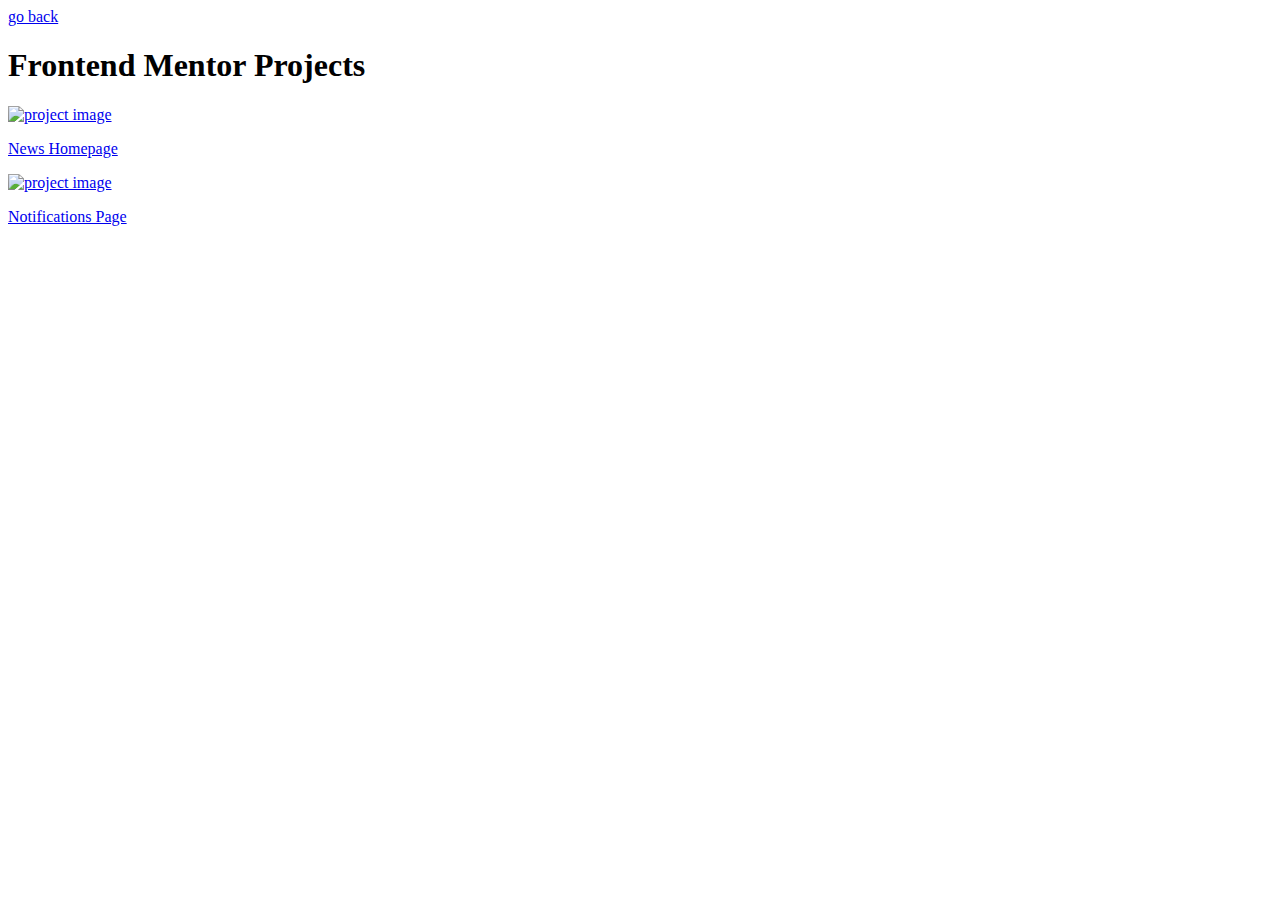
==== index.html @ 2b8caadc "adding html and css files" ====
<!DOCTYPE html>
<html lang="en">
<head>
    <meta charset="UTF-8">
    <meta http-equiv="X-UA-Compatible" content="IE=edge">
    <meta name="viewport" content="width=device-width, initial-scale=1.0">
    <title>Frontend Mentor Projects</title>
    <link rel="stylesheet" href="styles.css">
</head>
<body>
    <header>
        <a href="https://xiomaracanizales.github.io/portfolio/">go back</a>
        <h1>Frontend Mentor Projects</h1>
    </header>
    
    <main>
        <div class="box-container">
            <div class="box">
                <a href="https://xiomaracanizales.github.io/frontend-mentor-projects/news-homepage-main/docs/index.html" target="_blank">
                    <img src="images/news-homepage.png" alt="project image" >
                    <p>News Homepage</p>
                </a>
            </div>

            <div class="box">
                <a href="https://xiomaracanizales.github.io/frontend-mentor-projects/notifications-page/docs/index.html" target="_blank">
                    <img src="images/notifications-page.png" alt="project image">
                    <p>Notifications Page</p>
                </a>
            </div>

            <!-- box overlap ~future me issue -->

            <!-- <div class="box">
                    <a href="https://codepen.io/XiomaraCanizales/pen/VwvGxVz" target="_blank">
                        <img src="https://lh5.googleusercontent.com/NiSl1BOUh07QBKbtAwD8kTS5P6P2zIJRtjbA6Gx_fj-efk_tfo2dyJQ1B2KRwl0KrSU=w2400" alt="Tribute Page">
                        <p class="project-tile">Tribute Page</p>
                    </a>
                </div>
                <div class="box">
                    <a href="https://codepen.io/XiomaraCanizales/pen/oNbqmwW" target="_blank">
                        <img src="https://lh5.googleusercontent.com/LTAAXowe5sXkEtILRM9oHb-_dvegjXfSuQTGXnsl_34Asp_KZDfkpLSGu1bNyM0C4Gw=w2400" alt="Survey Form">
                        <p class="project-tile">Survey Form</p>
                    </a>
                </div>
                <div class="box">
                    <a href="https://codepen.io/XiomaraCanizales/pen/qBMNdPj" target="_blank">
                        <img src="https://lh6.googleusercontent.com/NsOeXA2s9eQvzXW_wOxtq9fCAGpbV7F47xWHSD-v9W06TBiaQJzDQVgBfm33D1Xkqws=w2400" alt="Techinal Documentation">
                        <p class="project-tile">Techinal Documentation</p>
                    </a>
                </div>
                <div class="box">
                    <a href="https://codepen.io/XiomaraCanizales/full/JjaKdKb" target="_blank"> 
                        <img src="https://lh5.googleusercontent.com/GREFcHWCCJ_bhUDh5ZNa3ErzPZz7PYYa1SsPhAmPJFdSlhRDbx-rLaVcLYsWniB-TQM=w2400" alt="Product Landing">
                        <p class="project-tile">Product Landing</p>
                    </a>
                </div> -->

    </main>
</body>
</html>
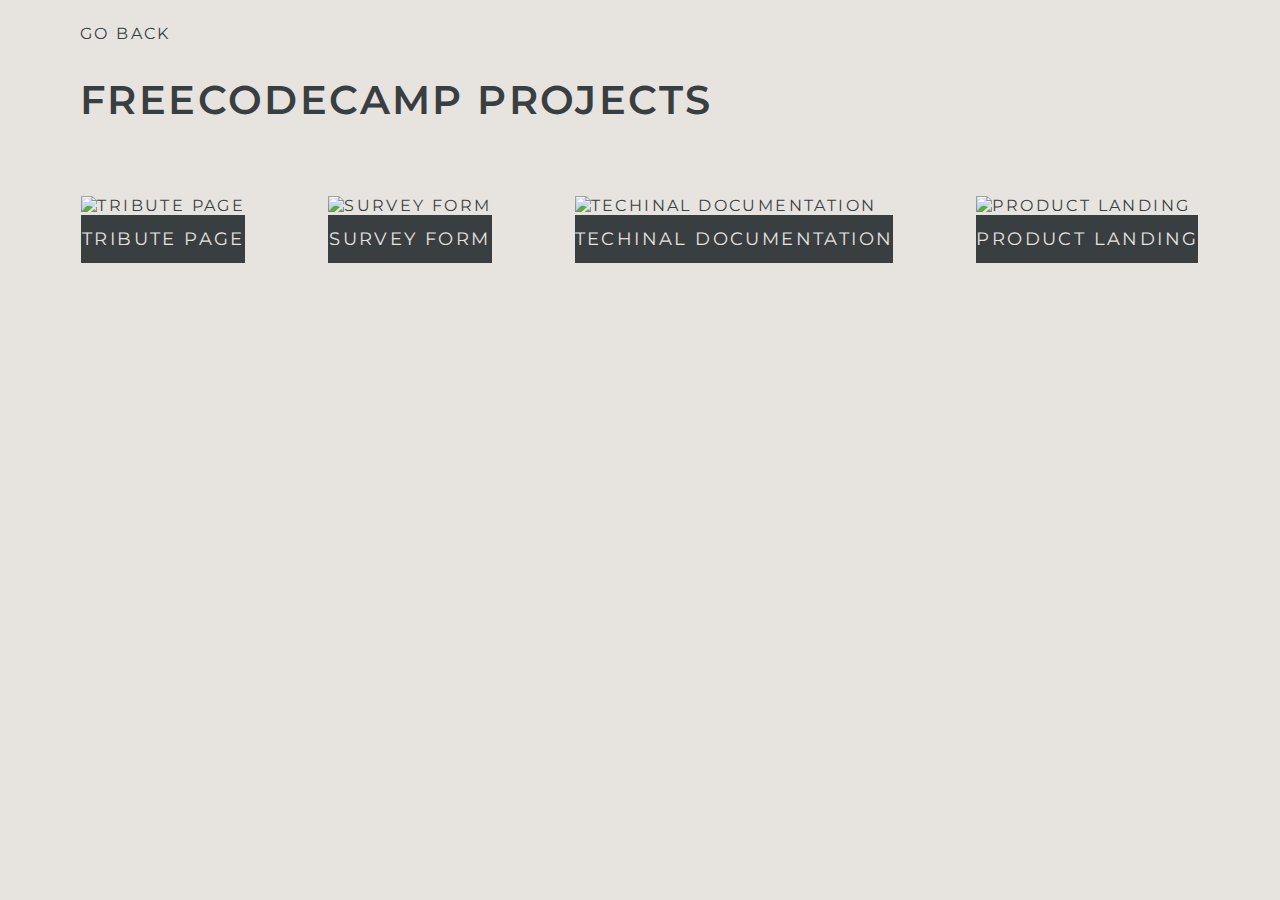
==== commit c5137f9a: "adding html and css files" ====
--- a/index.html
+++ b/index.html
@@ -4,57 +4,41 @@
     <meta charset="UTF-8">
     <meta http-equiv="X-UA-Compatible" content="IE=edge">
     <meta name="viewport" content="width=device-width, initial-scale=1.0">
-    <title>Frontend Mentor Projects</title>
+    <title>FreeCodeCamp Projects</title>
     <link rel="stylesheet" href="styles.css">
 </head>
 <body>
     <header>
         <a href="https://xiomaracanizales.github.io/portfolio/">go back</a>
-        <h1>Frontend Mentor Projects</h1>
+        <h1>FreeCodeCamp Projects</h1>
     </header>
     
     <main>
         <div class="box-container">
             <div class="box">
-                <a href="https://xiomaracanizales.github.io/frontend-mentor-projects/news-homepage-main/docs/index.html" target="_blank">
-                    <img src="images/news-homepage.png" alt="project image" >
-                    <p>News Homepage</p>
+                <a href="https://codepen.io/XiomaraCanizales/pen/VwvGxVz" target="_blank">
+                    <img src="https://lh5.googleusercontent.com/NiSl1BOUh07QBKbtAwD8kTS5P6P2zIJRtjbA6Gx_fj-efk_tfo2dyJQ1B2KRwl0KrSU=w2400" alt="Tribute Page">
+                    <p class="project-tile">Tribute Page</p>
                 </a>
             </div>
-
             <div class="box">
-                <a href="https://xiomaracanizales.github.io/frontend-mentor-projects/notifications-page/docs/index.html" target="_blank">
-                    <img src="images/notifications-page.png" alt="project image">
-                    <p>Notifications Page</p>
+                <a href="https://codepen.io/XiomaraCanizales/pen/oNbqmwW" target="_blank">
+                    <img src="https://lh5.googleusercontent.com/LTAAXowe5sXkEtILRM9oHb-_dvegjXfSuQTGXnsl_34Asp_KZDfkpLSGu1bNyM0C4Gw=w2400" alt="Survey Form">
+                    <p class="project-tile">Survey Form</p>
                 </a>
             </div>
-
-            <!-- box overlap ~future me issue -->
-
-            <!-- <div class="box">
-                    <a href="https://codepen.io/XiomaraCanizales/pen/VwvGxVz" target="_blank">
-                        <img src="https://lh5.googleusercontent.com/NiSl1BOUh07QBKbtAwD8kTS5P6P2zIJRtjbA6Gx_fj-efk_tfo2dyJQ1B2KRwl0KrSU=w2400" alt="Tribute Page">
-                        <p class="project-tile">Tribute Page</p>
-                    </a>
-                </div>
-                <div class="box">
-                    <a href="https://codepen.io/XiomaraCanizales/pen/oNbqmwW" target="_blank">
-                        <img src="https://lh5.googleusercontent.com/LTAAXowe5sXkEtILRM9oHb-_dvegjXfSuQTGXnsl_34Asp_KZDfkpLSGu1bNyM0C4Gw=w2400" alt="Survey Form">
-                        <p class="project-tile">Survey Form</p>
-                    </a>
-                </div>
-                <div class="box">
-                    <a href="https://codepen.io/XiomaraCanizales/pen/qBMNdPj" target="_blank">
-                        <img src="https://lh6.googleusercontent.com/NsOeXA2s9eQvzXW_wOxtq9fCAGpbV7F47xWHSD-v9W06TBiaQJzDQVgBfm33D1Xkqws=w2400" alt="Techinal Documentation">
-                        <p class="project-tile">Techinal Documentation</p>
-                    </a>
-                </div>
-                <div class="box">
-                    <a href="https://codepen.io/XiomaraCanizales/full/JjaKdKb" target="_blank"> 
-                        <img src="https://lh5.googleusercontent.com/GREFcHWCCJ_bhUDh5ZNa3ErzPZz7PYYa1SsPhAmPJFdSlhRDbx-rLaVcLYsWniB-TQM=w2400" alt="Product Landing">
-                        <p class="project-tile">Product Landing</p>
-                    </a>
-                </div> -->
+            <div class="box">
+                <a href="https://codepen.io/XiomaraCanizales/pen/qBMNdPj" target="_blank">
+                    <img src="https://lh6.googleusercontent.com/NsOeXA2s9eQvzXW_wOxtq9fCAGpbV7F47xWHSD-v9W06TBiaQJzDQVgBfm33D1Xkqws=w2400" alt="Techinal Documentation">
+                    <p class="project-tile">Techinal Documentation</p>
+                </a>
+            </div>
+            <div class="box">
+                <a href="https://codepen.io/XiomaraCanizales/full/JjaKdKb" target="_blank"> 
+                    <img src="https://lh5.googleusercontent.com/GREFcHWCCJ_bhUDh5ZNa3ErzPZz7PYYa1SsPhAmPJFdSlhRDbx-rLaVcLYsWniB-TQM=w2400" alt="Product Landing">
+                    <p class="project-tile">Product Landing</p>
+                </a>
+            </div>
 
     </main>
 </body>
--- a/styles.css
+++ b/styles.css
@@ -0,0 +1,103 @@
+@import url('https://fonts.googleapis.com/css2?family=Montserrat:wght@200;400;600&display=swap');
+/* variables */
+:root {
+    /* colors*/
+    --onyx:  #393E41;
+    --silverpink: #C7ACA1;
+    --champagnepink: #EEDDD1;
+    --platinum: #E7E4E0;
+    /* fonts */
+    --ff-primary: 'Montserrat', sans-serif;
+    --ff-light: 200;
+    --ff-regular: 400;
+    --ff-bold: 600;
+    /* sizes */
+    --size-bg: 2.5em;
+    --size-md: 2em;
+    --size-sm: 1.25em;
+    /* others */
+    --spacing: 0.150rem;
+    --transition: all 0.3s ease-in-out;
+}
+
+/* basic styles */
+* {
+    margin: 0;
+    padding: 0;
+    box-sizing: border-box;
+    font-family: var(--ff-primary);
+}
+
+img {
+    display: block;
+    width: 100%;
+}
+
+a { 
+    color: var(--onyx);
+    text-decoration: none;
+    text-transform: uppercase;
+    letter-spacing: var(--spacing);
+}
+  
+a:hover {
+    color: var(--onyx);
+    text-decoration: none;
+}
+
+h1 { 
+    letter-spacing: var(--spacing);
+    text-transform: uppercase;
+    color: var(--onyx);
+    font-weight: var(--ff-bold);
+    font-size: var(--size-bg);
+    margin-top: 2rem;
+}
+
+p {
+    font-size: 1em;
+    line-height: 1.75;
+}
+
+body {
+    background-color: var(--platinum); 
+    font-size: 16px;
+    padding: 0 5em;
+}
+
+/* HEADER */
+header { padding: 1.5em 0; }
+
+/* MAIN SECTION */
+main { margin: 3rem 0; }
+
+.box-container {
+    display: flex;
+    flex-flow: row wrap;
+    justify-content: space-around;
+    gap: 5rem;
+}
+
+.box {
+    max-width: 40%;
+    height: 300px;
+    transition: transform .5s ease-in-out;
+}
+
+.box img {
+    max-width: 100%;
+    max-height: 100%;
+    object-fit: cover;
+    object-position: top;
+}
+
+.box p {
+    background-color: var(--onyx);
+    color: var(--platinum);
+    padding: 0.5em 0;
+    width: 100%;
+    text-align: center;
+    font-size: 1.1em;
+}
+
+.box:hover { transform: scale(1.1); }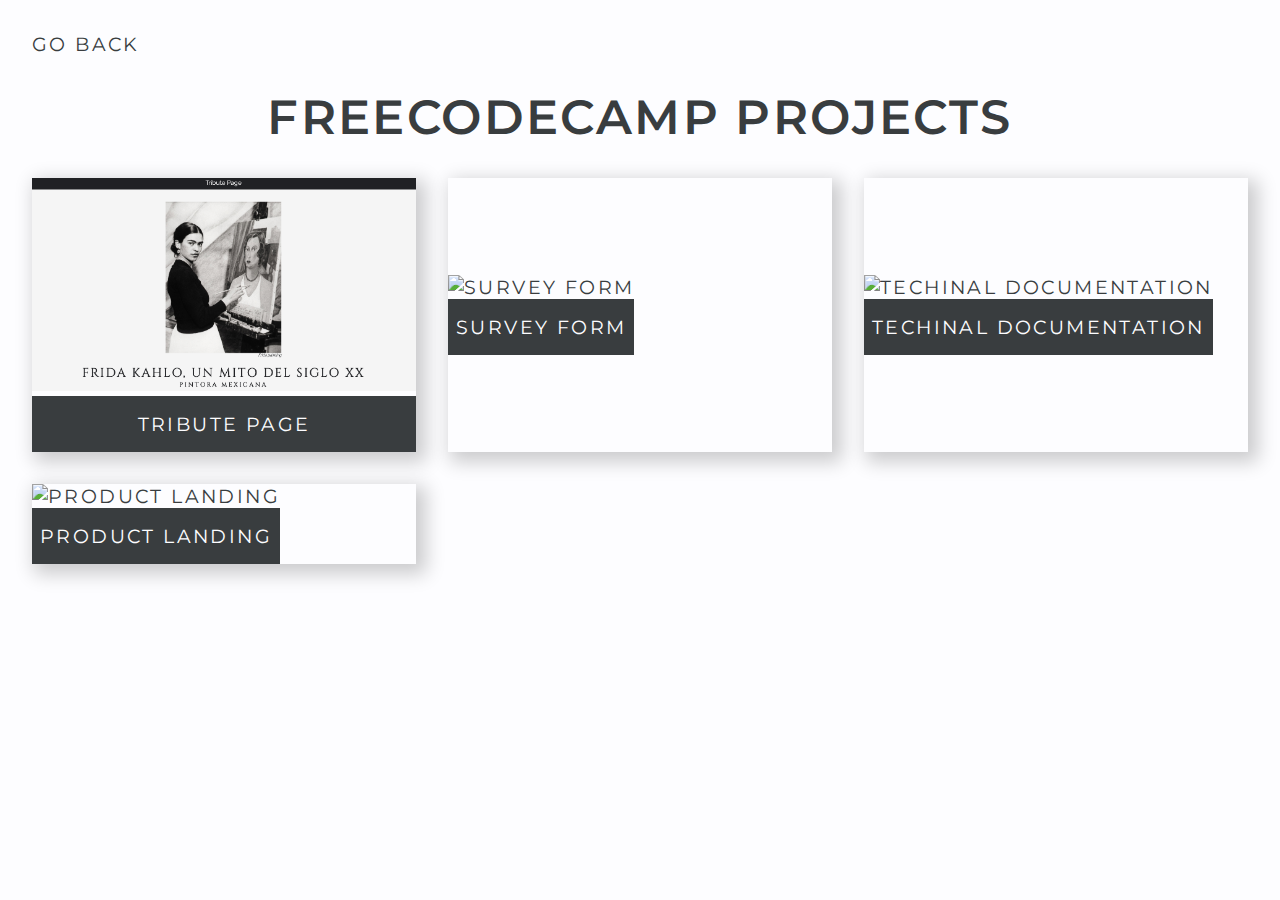
==== commit 3c47a5b5: "Updating files" ====
--- a/index.html
+++ b/index.html
@@ -5,7 +5,7 @@
     <meta http-equiv="X-UA-Compatible" content="IE=edge">
     <meta name="viewport" content="width=device-width, initial-scale=1.0">
     <title>FreeCodeCamp Projects</title>
-    <link rel="stylesheet" href="styles.css">
+    <link rel="stylesheet" href="./assets/css/styles.css">
 </head>
 <body>
     <header>
@@ -14,32 +14,30 @@
     </header>
     
     <main>
-        <div class="box-container">
-            <div class="box">
-                <a href="https://codepen.io/XiomaraCanizales/pen/VwvGxVz" target="_blank">
-                    <img src="https://lh5.googleusercontent.com/NiSl1BOUh07QBKbtAwD8kTS5P6P2zIJRtjbA6Gx_fj-efk_tfo2dyJQ1B2KRwl0KrSU=w2400" alt="Tribute Page">
-                    <p class="project-tile">Tribute Page</p>
-                </a>
-            </div>
-            <div class="box">
-                <a href="https://codepen.io/XiomaraCanizales/pen/oNbqmwW" target="_blank">
-                    <img src="https://lh5.googleusercontent.com/LTAAXowe5sXkEtILRM9oHb-_dvegjXfSuQTGXnsl_34Asp_KZDfkpLSGu1bNyM0C4Gw=w2400" alt="Survey Form">
-                    <p class="project-tile">Survey Form</p>
-                </a>
-            </div>
-            <div class="box">
-                <a href="https://codepen.io/XiomaraCanizales/pen/qBMNdPj" target="_blank">
-                    <img src="https://lh6.googleusercontent.com/NsOeXA2s9eQvzXW_wOxtq9fCAGpbV7F47xWHSD-v9W06TBiaQJzDQVgBfm33D1Xkqws=w2400" alt="Techinal Documentation">
-                    <p class="project-tile">Techinal Documentation</p>
-                </a>
-            </div>
-            <div class="box">
-                <a href="https://codepen.io/XiomaraCanizales/full/JjaKdKb" target="_blank"> 
-                    <img src="https://lh5.googleusercontent.com/GREFcHWCCJ_bhUDh5ZNa3ErzPZz7PYYa1SsPhAmPJFdSlhRDbx-rLaVcLYsWniB-TQM=w2400" alt="Product Landing">
-                    <p class="project-tile">Product Landing</p>
-                </a>
-            </div>
-
+        <div class="box">
+            <a href="https://codepen.io/XiomaraCanizales/pen/VwvGxVz" target="_blank">
+                <img src="./assets/images/tribute-page.png" alt="Tribute Page">
+                <p class="project-tile">Tribute Page</p>
+            </a>
+        </div>
+        <div class="box">
+            <a href="https://codepen.io/XiomaraCanizales/pen/oNbqmwW" target="_blank">
+                <img src="https://lh5.googleusercontent.com/LTAAXowe5sXkEtILRM9oHb-_dvegjXfSuQTGXnsl_34Asp_KZDfkpLSGu1bNyM0C4Gw=w2400" alt="Survey Form">
+                <p class="project-tile">Survey Form</p>
+            </a>
+        </div>
+        <div class="box">
+            <a href="https://codepen.io/XiomaraCanizales/pen/qBMNdPj" target="_blank">
+                <img src="https://lh6.googleusercontent.com/NsOeXA2s9eQvzXW_wOxtq9fCAGpbV7F47xWHSD-v9W06TBiaQJzDQVgBfm33D1Xkqws=w2400" alt="Techinal Documentation">
+                <p class="project-tile">Techinal Documentation</p>
+            </a>
+        </div>
+        <div class="box">
+            <a href="https://codepen.io/XiomaraCanizales/full/JjaKdKb" target="_blank"> 
+                <img src="https://lh5.googleusercontent.com/GREFcHWCCJ_bhUDh5ZNa3ErzPZz7PYYa1SsPhAmPJFdSlhRDbx-rLaVcLYsWniB-TQM=w2400" alt="Product Landing">
+                <p class="project-tile">Product Landing</p>
+            </a>
+        </div>
     </main>
 </body>
 </html>--- a/assets/css/styles.css
+++ b/assets/css/styles.css
@@ -0,0 +1,95 @@
+@import url('https://fonts.googleapis.com/css2?family=Montserrat:wght@400;600&display=swap');
+
+/* variables */
+:root {
+    /* colors*/
+    --silverpink: #C7ACA1;
+    --champagnepink: #EEDDD1;
+    --black:  #393D3F;
+    --white: #FDFDFF;
+
+     /* others */
+     --spacing: 0.150rem;
+     --transition: all 0.3s ease-in-out;
+}
+
+/* reset styles */
+* {
+    margin: 0;
+    padding: 0;
+    box-sizing: border-box;
+}
+
+/* basic styles */
+body {
+    background-color: var(--white); 
+    padding: 2rem;
+    font-family: 'Montserrat', sans-serif;
+}
+
+img {
+    max-width: 100%; 
+    height: auto;
+}
+
+a { 
+    color: var(--black);
+    text-decoration: none;
+    text-transform: uppercase;
+    letter-spacing: var(--spacing);
+    font-size: 1.2rem;
+}
+
+a:hover {  color: var(--black); }
+
+h1 {
+    letter-spacing: var(--spacing);
+    text-transform: uppercase;
+    color: var(--black);
+    font-weight: 600;
+    font-size: 3rem;
+    text-align: center;
+    margin: 2rem 0;
+}
+
+p { font-size: 1.2rem; }
+
+/* HEADER */
+
+/* MAIN SECTION */
+main {
+    display: grid;
+    grid-template-columns: repeat(3, 1fr);
+    gap: 2rem;
+}
+
+.box {
+    display: flex;
+    align-items: center;
+    box-shadow: 6px 6px 18px 4px rgba(0,0,0,0.2);
+}
+
+.box p {
+    background-color: var(--black);
+    color: var(--white);
+    padding: 1rem 0;
+    text-align: center;
+}
+
+
+@media (max-width: 1000px) {
+    h1 { font-size: 2.5rem; }
+    main { grid-template-columns: repeat(2, 1fr); }
+}
+
+@media (max-width: 750px) {
+    h1 { font-size: 2.25rem; }
+    main {
+        display: flex;
+        flex-direction: column;
+        align-items: center;
+        gap: 2rem;
+    }
+
+    .box { max-width: 600px; }
+}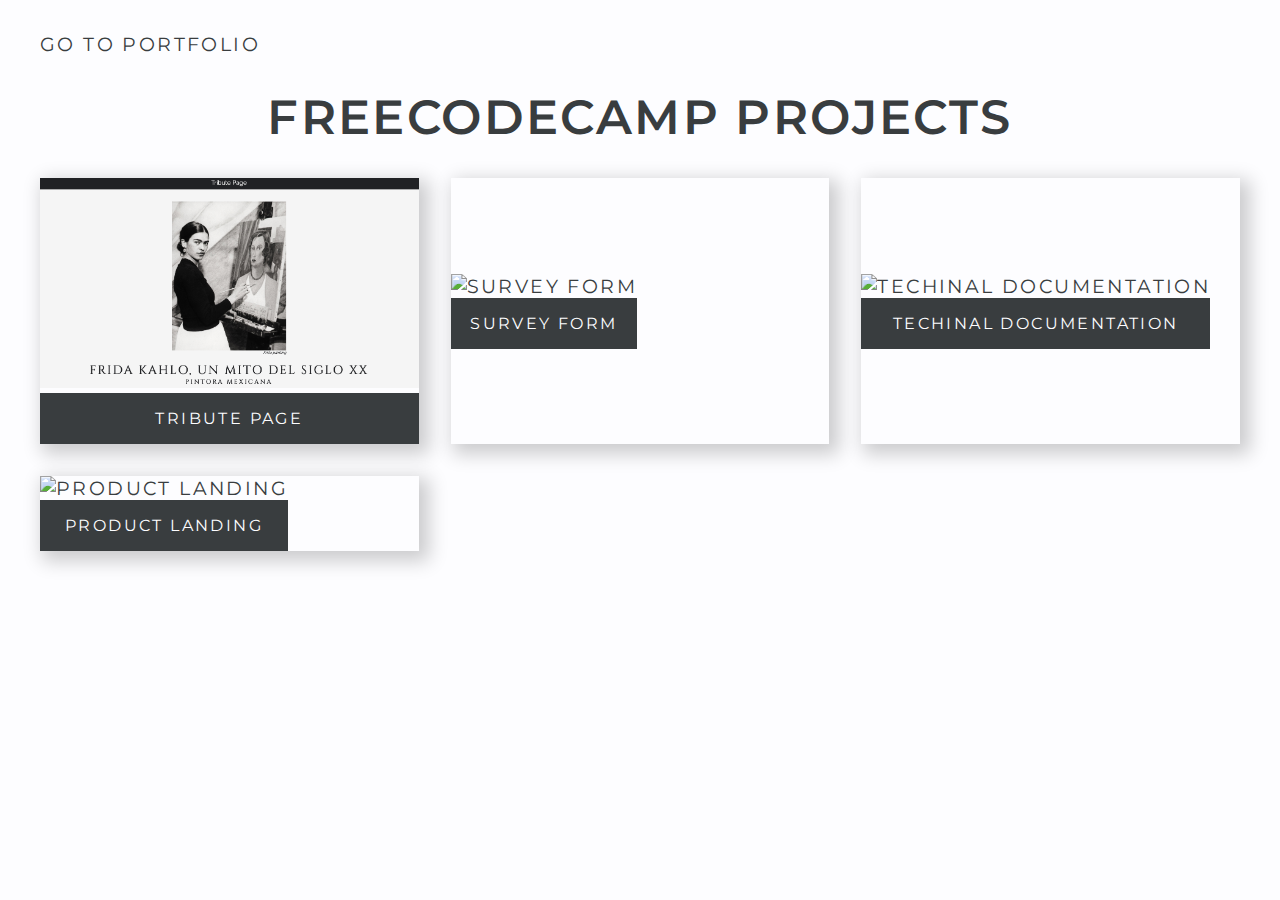
==== commit 04711b2c: "update" ====
--- a/index.html
+++ b/index.html
@@ -9,7 +9,7 @@
 </head>
 <body>
     <header>
-        <a href="https://xiomaracanizales.github.io/portfolio/">go back</a>
+        <a href="https://xiomaracanizales.github.io/portfolio/">go to portfolio</a>
         <h1>FreeCodeCamp Projects</h1>
     </header>
     
--- a/assets/css/styles.css
+++ b/assets/css/styles.css
@@ -23,7 +23,7 @@
 /* basic styles */
 body {
     background-color: var(--white); 
-    padding: 2rem;
+    padding: 2rem 2.5rem;
     font-family: 'Montserrat', sans-serif;
 }
 
@@ -52,7 +52,7 @@
     margin: 2rem 0;
 }
 
-p { font-size: 1.2rem; }
+p { font-size: 1rem; }
 
 /* HEADER */
 
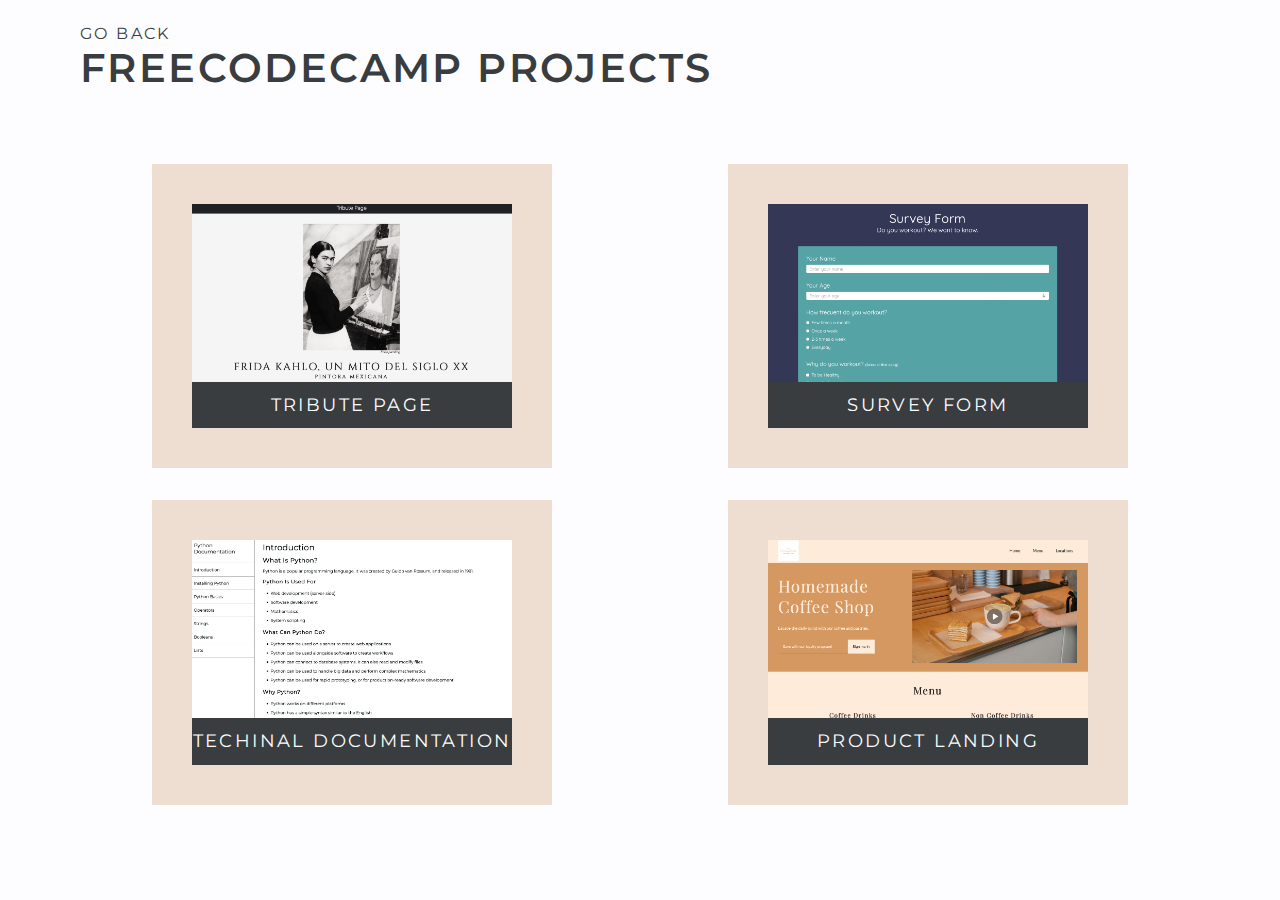
==== commit 5b9c67cc: "update files" ====
--- a/index.html
+++ b/index.html
@@ -7,37 +7,46 @@
     <title>FreeCodeCamp Projects</title>
     <link rel="stylesheet" href="./assets/css/styles.css">
 </head>
+
 <body>
     <header>
-        <a href="https://xiomaracanizales.github.io/portfolio/">go to portfolio</a>
+        <a href="https://xiomaracanizales.github.io/portfolio/">go back</a>
         <h1>FreeCodeCamp Projects</h1>
     </header>
     
     <main>
-        <div class="box">
-            <a href="https://codepen.io/XiomaraCanizales/pen/VwvGxVz" target="_blank">
-                <img src="./assets/images/tribute-page.png" alt="Tribute Page">
-                <p class="project-tile">Tribute Page</p>
-            </a>
+        <div class="box-container">
+            <div class="box">
+                <a href="https://codepen.io/XiomaraCanizales/pen/VwvGxVz" target="_blank">
+                    <img src="./assets/images/tribute-page.png" alt="project image" >
+                    <p>Tribute Page</p>
+                </a>
+            </div>
+
+            <div class="box">
+                <a href="https://codepen.io/XiomaraCanizales/pen/VwvGxVz" target="_blank">
+                    <img src="./assets/images/survey-form.png" alt="project image">
+                    <p>Survey Form</p>
+                </a>
+            </div>
+
+            <div class="box">
+                <a href="https://codepen.io/XiomaraCanizales/pen/qBMNdPj" target="_blank">
+                    <img src="./assets/images/tec-doc.png" alt="project image">
+                    <p>Techinal Documentation</p>
+                </a>
+            </div>
+
+            <div class="box">
+                <a href="https://codepen.io/XiomaraCanizales/full/JjaKdKb" target="_blank">
+                    <img src="./assets/images/product-landing.png" alt="project image">
+                    <p>Product Landing</p>
+                </a>
+            </div>
+
         </div>
-        <div class="box">
-            <a href="https://codepen.io/XiomaraCanizales/pen/oNbqmwW" target="_blank">
-                <img src="https://lh5.googleusercontent.com/LTAAXowe5sXkEtILRM9oHb-_dvegjXfSuQTGXnsl_34Asp_KZDfkpLSGu1bNyM0C4Gw=w2400" alt="Survey Form">
-                <p class="project-tile">Survey Form</p>
-            </a>
-        </div>
-        <div class="box">
-            <a href="https://codepen.io/XiomaraCanizales/pen/qBMNdPj" target="_blank">
-                <img src="https://lh6.googleusercontent.com/NsOeXA2s9eQvzXW_wOxtq9fCAGpbV7F47xWHSD-v9W06TBiaQJzDQVgBfm33D1Xkqws=w2400" alt="Techinal Documentation">
-                <p class="project-tile">Techinal Documentation</p>
-            </a>
-        </div>
-        <div class="box">
-            <a href="https://codepen.io/XiomaraCanizales/full/JjaKdKb" target="_blank"> 
-                <img src="https://lh5.googleusercontent.com/GREFcHWCCJ_bhUDh5ZNa3ErzPZz7PYYa1SsPhAmPJFdSlhRDbx-rLaVcLYsWniB-TQM=w2400" alt="Product Landing">
-                <p class="project-tile">Product Landing</p>
-            </a>
-        </div>
+
     </main>
 </body>
+
 </html>--- a/assets/css/styles.css
+++ b/assets/css/styles.css
@@ -5,31 +5,43 @@
     /* colors*/
     --silverpink: #C7ACA1;
     --champagnepink: #EEDDD1;
+
     --black:  #393D3F;
     --white: #FDFDFF;
 
-     /* others */
-     --spacing: 0.150rem;
-     --transition: all 0.3s ease-in-out;
+    /* fonts */
+    --ff-primary: 'Montserrat', sans-serif;
+    --ff-regular: 400;
+    --ff-bold: 600;
+    /* sizes */
+    --size-bg: 2.5rem;
+    --size-md: 2rem;
+    --size-sm: 1.25rem;
+    /* others */
+    --spacing: 0.150rem;
+    --transition: all 0.3s ease-in-out;
 }
 
-/* reset styles */
+/* basic styles */
 * {
     margin: 0;
     padding: 0;
     box-sizing: border-box;
 }
 
-/* basic styles */
-body {
+body { 
     background-color: var(--white); 
-    padding: 2rem 2.5rem;
-    font-family: 'Montserrat', sans-serif;
+    font-size: 16px;
+    padding: 0 5rem;
+    font-family: var(--ff-primary);
 }
 
-img {
-    max-width: 100%; 
-    height: auto;
+h1 {
+    letter-spacing: var(--spacing);
+    text-transform: uppercase;
+    color: var(--black);
+    font-weight: var(--ff-bold);
+    font-size: var(--size-bg)
 }
 
 a { 
@@ -37,59 +49,64 @@
     text-decoration: none;
     text-transform: uppercase;
     letter-spacing: var(--spacing);
-    font-size: 1.2rem;
+}
+  
+a:hover {
+    color: var(--black);
+    text-decoration: none;
 }
 
-a:hover {  color: var(--black); }
-
-h1 {
-    letter-spacing: var(--spacing);
-    text-transform: uppercase;
-    color: var(--black);
-    font-weight: 600;
-    font-size: 3rem;
-    text-align: center;
-    margin: 2rem 0;
+p {
+    font-size: 1rem;
+    line-height: 1.75;
 }
 
-p { font-size: 1rem; }
+img {
+    display: block;
+    width: 100%;
+}
 
 /* HEADER */
+header { padding: 1.5rem 0; }
 
 /* MAIN SECTION */
-main {
-    display: grid;
-    grid-template-columns: repeat(3, 1fr);
+main { margin: 3rem 0; }
+
+.box-container {
+    display: flex;
+    flex-flow: row wrap;
+    justify-content: space-around;
     gap: 2rem;
 }
 
 .box {
+    max-width: 400px;
+    background-color: var(--champagnepink);
+    padding: 2.5rem;
     display: flex;
+    justify-content: center;
     align-items: center;
-    box-shadow: 6px 6px 18px 4px rgba(0,0,0,0.2);
+    font-size: var(--size-sm);
+    
+    transition: var(--transition);
+}
+
+.box:hover { background-color: var(--white); }
+
+.box img {
+    max-width: 100%;
+    max-height: 100%;
+    object-fit: cover;
+    object-position: top;
 }
 
 .box p {
     background-color: var(--black);
     color: var(--white);
-    padding: 1rem 0;
+    padding: 0.5rem 0;
+    width: 100%;
     text-align: center;
+    font-size: 1.1rem;
 }
 
-
-@media (max-width: 1000px) {
-    h1 { font-size: 2.5rem; }
-    main { grid-template-columns: repeat(2, 1fr); }
-}
-
-@media (max-width: 750px) {
-    h1 { font-size: 2.25rem; }
-    main {
-        display: flex;
-        flex-direction: column;
-        align-items: center;
-        gap: 2rem;
-    }
-
-    .box { max-width: 600px; }
-}+.box:hover { transform: scale(1); }